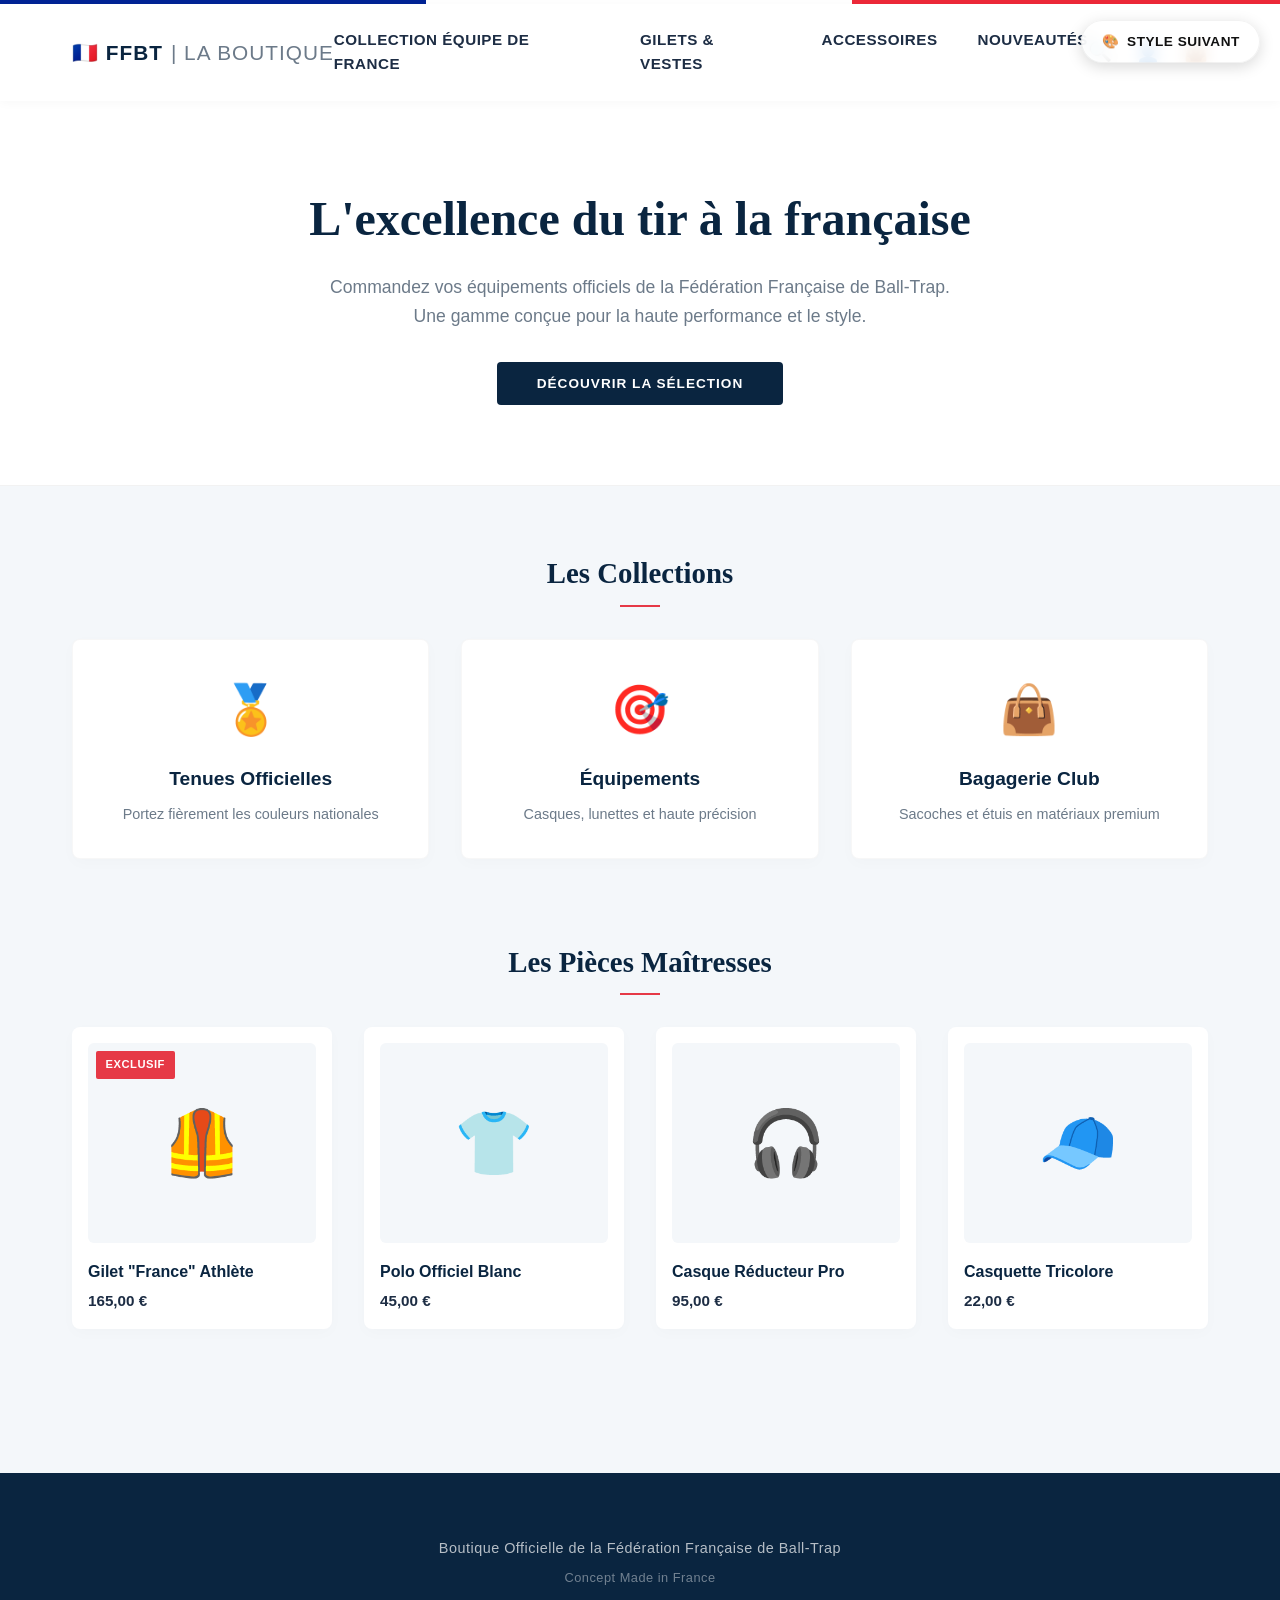
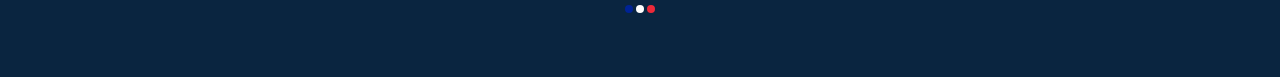
==== france.html @ 7b631ca5 "Add files via upload" ====
<!DOCTYPE html>
<html lang="fr">
<head>
    <meta charset="UTF-8">
    <meta name="viewport" content="width=device-width, initial-scale=1.0">
    <title>Boutique Officielle FFBT - Esprit Français</title>
    <style>
        /* --- VARIABLES DE COULEURS --- */
        :root {
            --blue-france: #0A2540;   /* Bleu roi profond, élégant */
            --blue-light: #F4F7FA;    /* Fond gris-bleu très clair, épuré */
            --red-france: #E63946;    /* Rouge vif dynamique pour les accents */
            --text-dark: #1D2D44;     /* Texte principal */
            --text-muted: #6C7A89;    /* Texte secondaire */
            --white: #FFFFFF;
        }

        /* --- RESET & BASES --- */
        * {
            margin: 0;
            padding: 0;
            box-sizing: border-box;
        }

        body {
            background-color: var(--blue-light);
            color: var(--text-dark);
            font-family: -apple-system, BlinkMacSystemFont, 'Segoe UI', Roboto, Helvetica, Arial, sans-serif;
            line-height: 1.6;
        }

        a {
            color: inherit;
            text-decoration: none;
        }

        /* --- TOP BAR (Le détail tricolore) --- */
        .top-bar {
            height: 4px;
            background: linear-gradient(to right, #002395 33.3%, #FFFFFF 33.3%, #FFFFFF 66.6%, #ED2939 66.6%);
            width: 100%;
        }

        /* --- HEADER & NAV --- */
        header {
            background-color: var(--white);
            box-shadow: 0 2px 10px rgba(0,0,0,0.03);
            position: sticky;
            top: 0;
            z-index: 100;
        }

        .nav-container {
            max-width: 1200px;
            margin: 0 auto;
            display: flex;
            justify-content: space-between;
            align-items: center;
            padding: 1.5rem 2rem;
        }

        .logo {
            font-size: 1.3rem;
            font-weight: 800;
            letter-spacing: 1px;
            color: var(--blue-france);
            display: flex;
            align-items: center;
            gap: 8px;
            flex-shrink: 0;
        }

        .logo span {
            font-weight: 300;
            color: var(--text-muted);
        }

        .nav-menu {
            display: flex;
            gap: 2.5rem;
            list-style: none;
            font-weight: 600;
            font-size: 0.95rem;
            text-transform: uppercase;
            letter-spacing: 0.5px;
        }

        .nav-menu a {
            transition: color 0.2s;
        }

        .nav-menu a:hover {
            color: var(--red-france);
        }

        .nav-icons {
            font-size: 1.2rem;
            display: flex;
            gap: 1.5rem;
            cursor: pointer;
            flex-shrink: 0;
        }

        /* --- HERO SECTION --- */
        .hero {
            background-color: var(--white);
            padding: 5rem 2rem;
            text-align: center;
            border-bottom: 1px solid rgba(0,0,0,0.05);
        }

        .hero h1 {
            font-family: 'Georgia', serif;
            font-size: 3rem;
            color: var(--blue-france);
            margin-bottom: 1rem;
            font-weight: 700;
        }

        .hero p {
            color: var(--text-muted);
            font-size: 1.1rem;
            max-width: 650px;
            margin: 0 auto 2rem auto;
        }

        .btn-france {
            background-color: var(--blue-france);
            color: var(--white);
            padding: 0.9rem 2.5rem;
            border-radius: 4px;
            font-weight: 600;
            border: none;
            text-transform: uppercase;
            letter-spacing: 1px;
            font-size: 0.85rem;
            transition: all 0.2s ease;
            cursor: pointer;
            width: auto;
        }

        .btn-france:hover {
            background-color: var(--red-france);
            transform: translateY(-2px);
        }

        /* --- SECTIONS DE CONTENU --- */
        .main-container {
            max-width: 1200px;
            margin: 0 auto;
            padding: 4rem 2rem;
        }

        .section-title {
            font-family: 'Georgia', serif;
            font-size: 1.8rem;
            color: var(--blue-france);
            margin-bottom: 2rem;
            text-align: center;
        }

        .section-title::after {
            content: '';
            display: block;
            width: 40px;
            height: 2px;
            background-color: var(--red-france);
            margin: 0.5rem auto 0 auto;
        }

        /* --- GRID CATEGORIES --- */
        .grid-categories {
            display: grid;
            grid-template-columns: repeat(3, 1fr); /* 3 colonnes de base */
            gap: 2rem;
            margin-bottom: 5rem;
        }

        .category-card {
            background-color: var(--white);
            border-radius: 8px;
            padding: 2rem;
            text-align: center;
            box-shadow: 0 4px 15px rgba(0, 0, 0, 0.02);
            border: 1px solid rgba(0,0,0,0.03);
            transition: all 0.3s ease;
        }

        .category-card:hover {
            box-shadow: 0 10px 25px rgba(10, 37, 64, 0.08);
            border-color: rgba(10, 37, 64, 0.1);
        }

        .category-emoji {
            font-size: 3rem;
            margin-bottom: 1rem;
            display: inline-block;
        }

        .category-card h3 {
            font-size: 1.2rem;
            color: var(--blue-france);
            margin-bottom: 0.5rem;
        }

        .category-card p {
            color: var(--text-muted);
            font-size: 0.9rem;
        }

        /* --- GRID PRODUITS --- */
        .grid-products {
            display: grid;
            grid-template-columns: repeat(4, 1fr); /* 4 colonnes de base */
            gap: 2rem;
        }

        .product-card {
            background-color: var(--white);
            border-radius: 8px;
            padding: 1rem;
            box-shadow: 0 4px 15px rgba(0, 0, 0, 0.02);
            position: relative;
            transition: transform 0.2s;
        }

        .product-card:hover {
            transform: scale(1.02);
        }

        .product-thumb {
            background-color: var(--blue-light);
            height: 200px;
            border-radius: 6px;
            display: flex;
            align-items: center;
            justify-content: center;
            font-size: 4rem;
            margin-bottom: 1rem;
        }

        .product-badge {
            position: absolute;
            top: 1.5rem;
            left: 1.5rem;
            background-color: var(--red-france);
            color: var(--white);
            font-size: 0.7rem;
            font-weight: 700;
            padding: 0.3rem 0.6rem;
            border-radius: 2px;
            text-transform: uppercase;
            letter-spacing: 0.5px;
        }

        .product-title {
            font-weight: 600;
            color: var(--blue-france);
            margin-bottom: 0.25rem;
            font-size: 1rem;
        }

        .product-price {
            color: var(--text-dark);
            font-weight: 700;
            font-size: 0.95rem;
        }

        /* --- FOOTER --- */
        footer {
            background-color: var(--blue-france);
            color: rgba(255,255,255,0.7);
            padding: 4rem 2rem;
            text-align: center;
            margin-top: 5rem;
        }

        footer p {
            font-size: 0.9rem;
            letter-spacing: 0.5px;
        }

        .france-flag-footer {
            display: flex;
            justify-content: center;
            gap: 3px;
            margin-top: 1rem;
        }
        .flag-dot {
            width: 8px;
            height: 8px;
            border-radius: 50%;
        }

        /* ==========================================================================
           RESPONSIVE : TABLETTE (Écrans inférieurs à 992px)
           ========================================================================== */
        @media (max-width: 992px) {
            .nav-menu {
                gap: 1.2rem;
                font-size: 0.85rem;
            }

            .hero h1 {
                font-size: 2.5rem;
            }

            .grid-categories {
                grid-template-columns: repeat(2, 1fr); /* Passe à 2 colonnes */
                gap: 1.5rem;
            }

            .grid-products {
                grid-template-columns: repeat(2, 1fr); /* Passe à 2 colonnes */
                gap: 1.5rem;
            }
        }

        /* ==========================================================================
           RESPONSIVE : MOBILE (Écrans inférieurs à 768px)
           ========================================================================== */
        @media (max-width: 768px) {
            /* On empile la navigation verticalement pour éviter les chevauchements */
            .nav-container {
                flex-direction: column;
                gap: 1rem;
                padding: 1rem;
                text-align: center;
            }

            .nav-menu {
                flex-direction: column;
                gap: 0.8rem;
                width: 100%;
                background-color: var(--blue-light);
                padding: 1rem;
                border-radius: 6px;
            }

            .hero {
                padding: 3rem 1rem;
            }

            .hero h1 {
                font-size: 2rem;
            }

            .hero p {
                font-size: 1rem;
            }

            .btn-france {
                width: 100%; /* Le bouton prend toute la largeur sur mobile */
                max-width: 300px;
            }

            .main-container {
                padding: 2rem 1rem;
            }

            .grid-categories {
                grid-template-columns: 1fr; /* 1 seule colonne sur mobile */
                margin-bottom: 3rem;
            }

            .grid-products {
                grid-template-columns: 1fr; /* 1 seule colonne sur mobile */
            }

            .product-thumb {
                height: 250px; /* On redonne un peu de hauteur à l'image */
            }
        }
        /* --- BOUTON DE CHANGEMENT DE STYLE --- */
.style-switcher-container {
    position: fixed;
    top: 20px;
    right: 20px;
    z-index: 9999; /* Pour s'assurer qu'il reste au-dessus de tout, même des menus */
}

.btn-switcher {
    display: inline-flex;
    align-items: center;
    gap: 8px;
    background-color: rgba(255, 255, 255, 0.85);
    color: #111111;
    padding: 0.6rem 1.2rem;
    border-radius: 50px;
    font-family: -apple-system, BlinkMacSystemFont, 'Segoe UI', Roboto, sans-serif;
    font-size: 0.85rem;
    font-weight: 700;
    text-transform: uppercase;
    letter-spacing: 0.5px;
    text-decoration: none;
    box-shadow: 0 4px 15px rgba(0, 0, 0, 0.15);
    border: 1px solid rgba(0, 0, 0, 0.05);
    backdrop-filter: blur(8px); /* Effet flou derrière le bouton */
    transition: all 0.2s ease-in-out;
}

.btn-switcher:hover {
    transform: translateY(-2px);
    box-shadow: 0 6px 20px rgba(0, 0, 0, 0.2);
    background-color: #ffffff;
    color: #ff5a00; /* Une petite touche de couleur au survol */
}

.btn-switcher:active {
    transform: translateY(1px);
    box-shadow: 0 2px 10px rgba(0, 0, 0, 0.1);
}

/* Version Mobile : on le rend un peu plus discret ou mieux placé */
@media (max-width: 768px) {
    .style-switcher-container {
        top: auto;
        bottom: 20px; /* On le passe en bas à droite sur mobile pour que ce soit plus accessible au pouce */
        right: 20px;
    }
    .btn-switcher {
        padding: 0.5rem 1rem;
        font-size: 0.75rem;
    }
}
    </style>
</head>
<body>

    <!-- DRAPEAU TRICOLORE DISCRET -->
    <div class="top-bar"></div>

    <!-- NAV BAR -->
    <header>
        <div class="nav-container">
            <div class="logo">🇫🇷 FFBT <span>| LA BOUTIQUE</span></div>
            <nav>
                <ul class="nav-menu">
                    <li><a href="#">Collection Équipe de France</a></li>
                    <li><a href="#">Gilets & Vestes</a></li>
                    <li><a href="#">Accessoires</a></li>
                    <li><a href="#">Nouveautés</a></li>
                </ul>
            </nav>
            <div class="nav-icons">
                <span>🔍</span>
                <span>👤</span>
                <span>👜</span>
            </div>
            <div class="style-switcher-container">
                <a href="nature.html" class="btn-switcher">
                    <span>🎨</span> Style Suivant
                </a>
            </div>
        </div>
    </header>

    <!-- HERO SECTION -->
    <section class="hero">
        <h1>L'excellence du tir à la française</h1>
        <p>Commandez vos équipements officiels de la Fédération Française de Ball-Trap. Une gamme conçue pour la haute performance et le style.</p>
        <button class="btn-france">Découvrir la sélection</button>
    </section>

    <!-- MAIN CONTENT -->
    <main class="main-container">

        <!-- CATEGORIES -->
        <h2 class="section-title">Les Collections</h2>
        <div class="grid-categories">
            <div class="category-card">
                <span class="category-emoji">🏅</span>
                <h3>Tenues Officielles</h3>
                <p>Portez fièrement les couleurs nationales</p>
            </div>
            <div class="category-card">
                <span class="category-emoji">🎯</span>
                <h3>Équipements</h3>
                <p>Casques, lunettes et haute précision</p>
            </div>
            <div class="category-card">
                <span class="category-emoji">👜</span>
                <h3>Bagagerie Club</h3>
                <p>Sacoches et étuis en matériaux premium</p>
            </div>
        </div>

        <!-- EXEMPLES DE PRODUITS -->
        <h2 class="section-title">Les Pièces Maîtresses</h2>
        <div class="grid-products">
            
            <div class="product-card">
                <span class="product-badge">Exclusif</span>
                <div class="product-thumb">🦺</div>
                <div class="product-title">Gilet "France" Athlète</div>
                <div class="product-price">165,00 €</div>
            </div>

            <div class="product-card">
                <div class="product-thumb">👕</div>
                <div class="product-title">Polo Officiel Blanc</div>
                <div class="product-price">45,00 €</div>
            </div>

            <div class="product-card">
                <div class="product-thumb">🎧</div>
                <div class="product-title">Casque Réducteur Pro</div>
                <div class="product-price">95,00 €</div>
            </div>

            <div class="product-card">
                <div class="product-thumb">🧢</div>
                <div class="product-title">Casquette Tricolore</div>
                <div class="product-price">22,00 €</div>
            </div>

        </div>

    </main>

    <!-- FOOTER -->
    <footer>
        <p>Boutique Officielle de la Fédération Française de Ball-Trap</p>
        <p style="font-size: 0.8rem; margin-top: 0.5rem; opacity: 0.6;">Concept Made in France</p>
        <div class="france-flag-footer">
            <div class="flag-dot" style="background-color: #002395;"></div>
            <div class="flag-dot" style="background-color: #FFFFFF;"></div>
            <div class="flag-dot" style="background-color: #ED2939;"></div>
        </div>
    </footer>

</body>
</html>
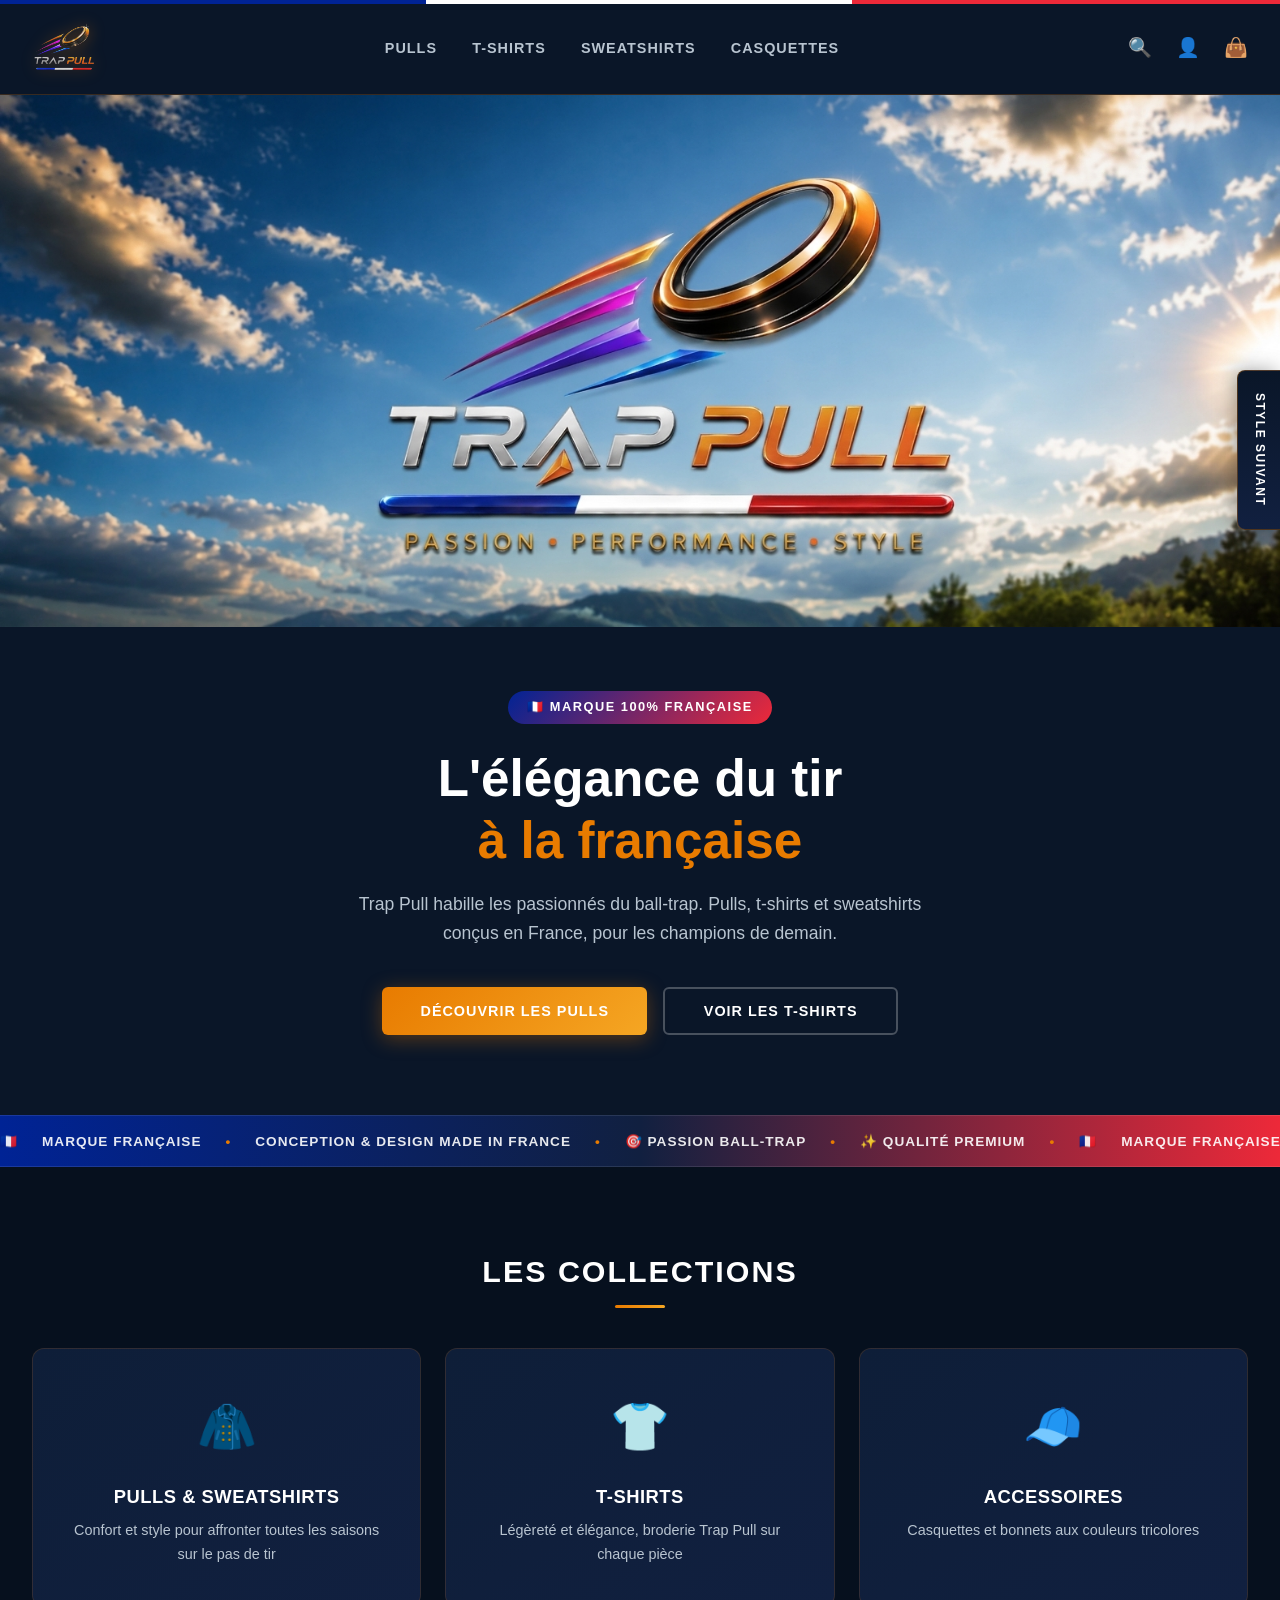
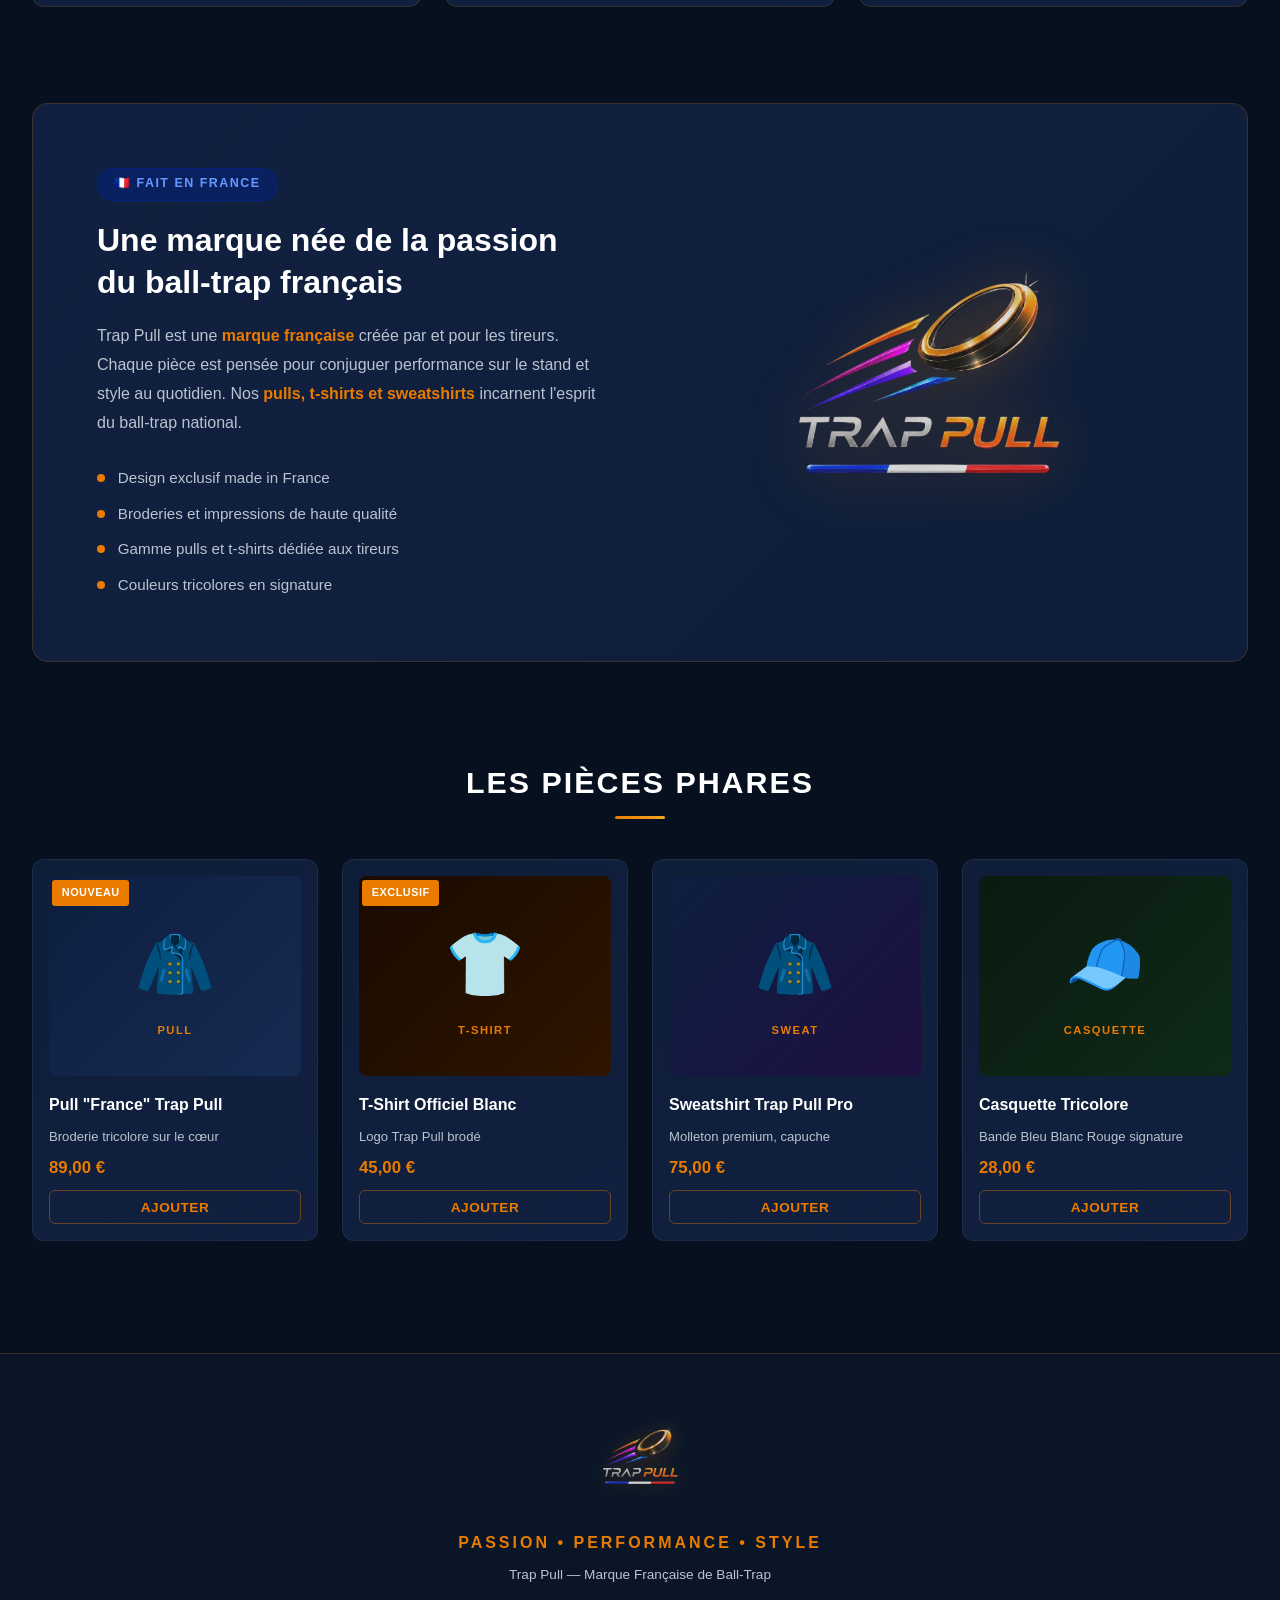
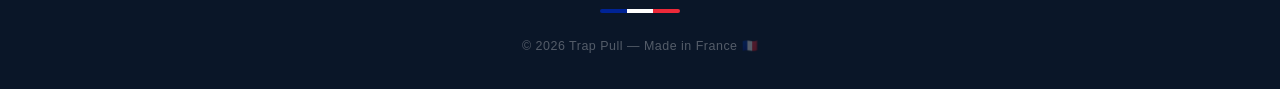
==== commit ea1f2386: "Add files via upload" ====
--- a/france.html
+++ b/france.html
@@ -3,443 +3,26 @@
 <head>
     <meta charset="UTF-8">
     <meta name="viewport" content="width=device-width, initial-scale=1.0">
-    <title>Boutique Officielle FFBT - Esprit Français</title>
-    <style>
-        /* --- VARIABLES DE COULEURS --- */
-        :root {
-            --blue-france: #0A2540;   /* Bleu roi profond, élégant */
-            --blue-light: #F4F7FA;    /* Fond gris-bleu très clair, épuré */
-            --red-france: #E63946;    /* Rouge vif dynamique pour les accents */
-            --text-dark: #1D2D44;     /* Texte principal */
-            --text-muted: #6C7A89;    /* Texte secondaire */
-            --white: #FFFFFF;
-        }
-
-        /* --- RESET & BASES --- */
-        * {
-            margin: 0;
-            padding: 0;
-            box-sizing: border-box;
-        }
-
-        body {
-            background-color: var(--blue-light);
-            color: var(--text-dark);
-            font-family: -apple-system, BlinkMacSystemFont, 'Segoe UI', Roboto, Helvetica, Arial, sans-serif;
-            line-height: 1.6;
-        }
-
-        a {
-            color: inherit;
-            text-decoration: none;
-        }
-
-        /* --- TOP BAR (Le détail tricolore) --- */
-        .top-bar {
-            height: 4px;
-            background: linear-gradient(to right, #002395 33.3%, #FFFFFF 33.3%, #FFFFFF 66.6%, #ED2939 66.6%);
-            width: 100%;
-        }
-
-        /* --- HEADER & NAV --- */
-        header {
-            background-color: var(--white);
-            box-shadow: 0 2px 10px rgba(0,0,0,0.03);
-            position: sticky;
-            top: 0;
-            z-index: 100;
-        }
-
-        .nav-container {
-            max-width: 1200px;
-            margin: 0 auto;
-            display: flex;
-            justify-content: space-between;
-            align-items: center;
-            padding: 1.5rem 2rem;
-        }
-
-        .logo {
-            font-size: 1.3rem;
-            font-weight: 800;
-            letter-spacing: 1px;
-            color: var(--blue-france);
-            display: flex;
-            align-items: center;
-            gap: 8px;
-            flex-shrink: 0;
-        }
-
-        .logo span {
-            font-weight: 300;
-            color: var(--text-muted);
-        }
-
-        .nav-menu {
-            display: flex;
-            gap: 2.5rem;
-            list-style: none;
-            font-weight: 600;
-            font-size: 0.95rem;
-            text-transform: uppercase;
-            letter-spacing: 0.5px;
-        }
-
-        .nav-menu a {
-            transition: color 0.2s;
-        }
-
-        .nav-menu a:hover {
-            color: var(--red-france);
-        }
-
-        .nav-icons {
-            font-size: 1.2rem;
-            display: flex;
-            gap: 1.5rem;
-            cursor: pointer;
-            flex-shrink: 0;
-        }
-
-        /* --- HERO SECTION --- */
-        .hero {
-            background-color: var(--white);
-            padding: 5rem 2rem;
-            text-align: center;
-            border-bottom: 1px solid rgba(0,0,0,0.05);
-        }
-
-        .hero h1 {
-            font-family: 'Georgia', serif;
-            font-size: 3rem;
-            color: var(--blue-france);
-            margin-bottom: 1rem;
-            font-weight: 700;
-        }
-
-        .hero p {
-            color: var(--text-muted);
-            font-size: 1.1rem;
-            max-width: 650px;
-            margin: 0 auto 2rem auto;
-        }
-
-        .btn-france {
-            background-color: var(--blue-france);
-            color: var(--white);
-            padding: 0.9rem 2.5rem;
-            border-radius: 4px;
-            font-weight: 600;
-            border: none;
-            text-transform: uppercase;
-            letter-spacing: 1px;
-            font-size: 0.85rem;
-            transition: all 0.2s ease;
-            cursor: pointer;
-            width: auto;
-        }
-
-        .btn-france:hover {
-            background-color: var(--red-france);
-            transform: translateY(-2px);
-        }
-
-        /* --- SECTIONS DE CONTENU --- */
-        .main-container {
-            max-width: 1200px;
-            margin: 0 auto;
-            padding: 4rem 2rem;
-        }
-
-        .section-title {
-            font-family: 'Georgia', serif;
-            font-size: 1.8rem;
-            color: var(--blue-france);
-            margin-bottom: 2rem;
-            text-align: center;
-        }
-
-        .section-title::after {
-            content: '';
-            display: block;
-            width: 40px;
-            height: 2px;
-            background-color: var(--red-france);
-            margin: 0.5rem auto 0 auto;
-        }
-
-        /* --- GRID CATEGORIES --- */
-        .grid-categories {
-            display: grid;
-            grid-template-columns: repeat(3, 1fr); /* 3 colonnes de base */
-            gap: 2rem;
-            margin-bottom: 5rem;
-        }
-
-        .category-card {
-            background-color: var(--white);
-            border-radius: 8px;
-            padding: 2rem;
-            text-align: center;
-            box-shadow: 0 4px 15px rgba(0, 0, 0, 0.02);
-            border: 1px solid rgba(0,0,0,0.03);
-            transition: all 0.3s ease;
-        }
-
-        .category-card:hover {
-            box-shadow: 0 10px 25px rgba(10, 37, 64, 0.08);
-            border-color: rgba(10, 37, 64, 0.1);
-        }
-
-        .category-emoji {
-            font-size: 3rem;
-            margin-bottom: 1rem;
-            display: inline-block;
-        }
-
-        .category-card h3 {
-            font-size: 1.2rem;
-            color: var(--blue-france);
-            margin-bottom: 0.5rem;
-        }
-
-        .category-card p {
-            color: var(--text-muted);
-            font-size: 0.9rem;
-        }
-
-        /* --- GRID PRODUITS --- */
-        .grid-products {
-            display: grid;
-            grid-template-columns: repeat(4, 1fr); /* 4 colonnes de base */
-            gap: 2rem;
-        }
-
-        .product-card {
-            background-color: var(--white);
-            border-radius: 8px;
-            padding: 1rem;
-            box-shadow: 0 4px 15px rgba(0, 0, 0, 0.02);
-            position: relative;
-            transition: transform 0.2s;
-        }
-
-        .product-card:hover {
-            transform: scale(1.02);
-        }
-
-        .product-thumb {
-            background-color: var(--blue-light);
-            height: 200px;
-            border-radius: 6px;
-            display: flex;
-            align-items: center;
-            justify-content: center;
-            font-size: 4rem;
-            margin-bottom: 1rem;
-        }
-
-        .product-badge {
-            position: absolute;
-            top: 1.5rem;
-            left: 1.5rem;
-            background-color: var(--red-france);
-            color: var(--white);
-            font-size: 0.7rem;
-            font-weight: 700;
-            padding: 0.3rem 0.6rem;
-            border-radius: 2px;
-            text-transform: uppercase;
-            letter-spacing: 0.5px;
-        }
-
-        .product-title {
-            font-weight: 600;
-            color: var(--blue-france);
-            margin-bottom: 0.25rem;
-            font-size: 1rem;
-        }
-
-        .product-price {
-            color: var(--text-dark);
-            font-weight: 700;
-            font-size: 0.95rem;
-        }
-
-        /* --- FOOTER --- */
-        footer {
-            background-color: var(--blue-france);
-            color: rgba(255,255,255,0.7);
-            padding: 4rem 2rem;
-            text-align: center;
-            margin-top: 5rem;
-        }
-
-        footer p {
-            font-size: 0.9rem;
-            letter-spacing: 0.5px;
-        }
-
-        .france-flag-footer {
-            display: flex;
-            justify-content: center;
-            gap: 3px;
-            margin-top: 1rem;
-        }
-        .flag-dot {
-            width: 8px;
-            height: 8px;
-            border-radius: 50%;
-        }
-
-        /* ==========================================================================
-           RESPONSIVE : TABLETTE (Écrans inférieurs à 992px)
-           ========================================================================== */
-        @media (max-width: 992px) {
-            .nav-menu {
-                gap: 1.2rem;
-                font-size: 0.85rem;
-            }
-
-            .hero h1 {
-                font-size: 2.5rem;
-            }
-
-            .grid-categories {
-                grid-template-columns: repeat(2, 1fr); /* Passe à 2 colonnes */
-                gap: 1.5rem;
-            }
-
-            .grid-products {
-                grid-template-columns: repeat(2, 1fr); /* Passe à 2 colonnes */
-                gap: 1.5rem;
-            }
-        }
-
-        /* ==========================================================================
-           RESPONSIVE : MOBILE (Écrans inférieurs à 768px)
-           ========================================================================== */
-        @media (max-width: 768px) {
-            /* On empile la navigation verticalement pour éviter les chevauchements */
-            .nav-container {
-                flex-direction: column;
-                gap: 1rem;
-                padding: 1rem;
-                text-align: center;
-            }
-
-            .nav-menu {
-                flex-direction: column;
-                gap: 0.8rem;
-                width: 100%;
-                background-color: var(--blue-light);
-                padding: 1rem;
-                border-radius: 6px;
-            }
-
-            .hero {
-                padding: 3rem 1rem;
-            }
-
-            .hero h1 {
-                font-size: 2rem;
-            }
-
-            .hero p {
-                font-size: 1rem;
-            }
-
-            .btn-france {
-                width: 100%; /* Le bouton prend toute la largeur sur mobile */
-                max-width: 300px;
-            }
-
-            .main-container {
-                padding: 2rem 1rem;
-            }
-
-            .grid-categories {
-                grid-template-columns: 1fr; /* 1 seule colonne sur mobile */
-                margin-bottom: 3rem;
-            }
-
-            .grid-products {
-                grid-template-columns: 1fr; /* 1 seule colonne sur mobile */
-            }
-
-            .product-thumb {
-                height: 250px; /* On redonne un peu de hauteur à l'image */
-            }
-        }
-        /* --- BOUTON DE CHANGEMENT DE STYLE --- */
-.style-switcher-container {
-    position: fixed;
-    top: 20px;
-    right: 20px;
-    z-index: 9999; /* Pour s'assurer qu'il reste au-dessus de tout, même des menus */
-}
-
-.btn-switcher {
-    display: inline-flex;
-    align-items: center;
-    gap: 8px;
-    background-color: rgba(255, 255, 255, 0.85);
-    color: #111111;
-    padding: 0.6rem 1.2rem;
-    border-radius: 50px;
-    font-family: -apple-system, BlinkMacSystemFont, 'Segoe UI', Roboto, sans-serif;
-    font-size: 0.85rem;
-    font-weight: 700;
-    text-transform: uppercase;
-    letter-spacing: 0.5px;
-    text-decoration: none;
-    box-shadow: 0 4px 15px rgba(0, 0, 0, 0.15);
-    border: 1px solid rgba(0, 0, 0, 0.05);
-    backdrop-filter: blur(8px); /* Effet flou derrière le bouton */
-    transition: all 0.2s ease-in-out;
-}
-
-.btn-switcher:hover {
-    transform: translateY(-2px);
-    box-shadow: 0 6px 20px rgba(0, 0, 0, 0.2);
-    background-color: #ffffff;
-    color: #ff5a00; /* Une petite touche de couleur au survol */
-}
-
-.btn-switcher:active {
-    transform: translateY(1px);
-    box-shadow: 0 2px 10px rgba(0, 0, 0, 0.1);
-}
-
-/* Version Mobile : on le rend un peu plus discret ou mieux placé */
-@media (max-width: 768px) {
-    .style-switcher-container {
-        top: auto;
-        bottom: 20px; /* On le passe en bas à droite sur mobile pour que ce soit plus accessible au pouce */
-        right: 20px;
-    }
-    .btn-switcher {
-        padding: 0.5rem 1rem;
-        font-size: 0.75rem;
-    }
-}
-    </style>
+    <title>Trap Pull — Marque Française de Ball-Trap</title>
+    <link rel="stylesheet" href="style.css">
 </head>
 <body>
 
-    <!-- DRAPEAU TRICOLORE DISCRET -->
+    <!-- BARRE TRICOLORE -->
     <div class="top-bar"></div>
 
     <!-- NAV BAR -->
     <header>
         <div class="nav-container">
-            <div class="logo">🇫🇷 FFBT <span>| LA BOUTIQUE</span></div>
+            <a href="#" class="logo">
+                <img src="src/img/logosf.png" alt="Trap Pull Logo" class="logo-img">
+            </a>
             <nav>
                 <ul class="nav-menu">
-                    <li><a href="#">Collection Équipe de France</a></li>
-                    <li><a href="#">Gilets & Vestes</a></li>
-                    <li><a href="#">Accessoires</a></li>
-                    <li><a href="#">Nouveautés</a></li>
+                    <li><a href="#">Pulls</a></li>
+                    <li><a href="#">T-Shirts</a></li>
+                    <li><a href="#">Sweatshirts</a></li>
+                    <li><a href="#">Casquettes</a></li>
                 </ul>
             </nav>
             <div class="nav-icons">
@@ -448,19 +31,51 @@
                 <span>👜</span>
             </div>
             <div class="style-switcher-container">
-                <a href="nature.html" class="btn-switcher">
-                    <span>🎨</span> Style Suivant
+                <a href="fr2.html" class="btn-switcher">
+                     Style Suivant
                 </a>
             </div>
         </div>
     </header>
 
-    <!-- HERO SECTION -->
+    <!-- HERO SECTION avec bannière -->
     <section class="hero">
-        <h1>L'excellence du tir à la française</h1>
-        <p>Commandez vos équipements officiels de la Fédération Française de Ball-Trap. Une gamme conçue pour la haute performance et le style.</p>
-        <button class="btn-france">Découvrir la sélection</button>
+        <div class="hero-banner">
+            <img src="src/img/banniere.png" alt="Trap Pull — Passion Performance Style" class="banner-img">
+        </div>
+        <div class="hero-content">
+            <div class="hero-badge">🇫🇷 Marque 100% Française</div>
+            <h1>L'élégance du tir<br><span class="highlight">à la française</span></h1>
+            <p>Trap Pull habille les passionnés du ball-trap. Pulls, t-shirts et sweatshirts conçus en France, pour les champions de demain.</p>
+            <div class="hero-ctas">
+                <button class="btn-primary">Découvrir les Pulls</button>
+                <button class="btn-secondary">Voir les T-Shirts</button>
+            </div>
+        </div>
     </section>
+
+    <!-- BANDEAU MADE IN FRANCE -->
+    <div class="made-in-france-banner">
+        <div class="mif-content">
+            <span>🇫🇷</span>
+            <strong>Marque Française</strong>
+            <span class="sep">•</span>
+            <span>Conception & Design Made in France</span>
+            <span class="sep">•</span>
+            <span>🎯 Passion Ball-Trap</span>
+            <span class="sep">•</span>
+            <span>✨ Qualité Premium</span>
+            <span class="sep">•</span>
+            <span>🇫🇷</span>
+            <strong>Marque Française</strong>
+            <span class="sep">•</span>
+            <span>Conception & Design Made in France</span>
+            <span class="sep">•</span>
+            <span>🎯 Passion Ball-Trap</span>
+            <span class="sep">•</span>
+            <span>✨ Qualité Premium</span>
+        </div>
+    </div>
 
     <!-- MAIN CONTENT -->
     <main class="main-container">
@@ -469,49 +84,88 @@
         <h2 class="section-title">Les Collections</h2>
         <div class="grid-categories">
             <div class="category-card">
-                <span class="category-emoji">🏅</span>
-                <h3>Tenues Officielles</h3>
-                <p>Portez fièrement les couleurs nationales</p>
+                <span class="category-icon">🧥</span>
+                <h3>Pulls & Sweatshirts</h3>
+                <p>Confort et style pour affronter toutes les saisons sur le pas de tir</p>
             </div>
             <div class="category-card">
-                <span class="category-emoji">🎯</span>
-                <h3>Équipements</h3>
-                <p>Casques, lunettes et haute précision</p>
+                <span class="category-icon">👕</span>
+                <h3>T-Shirts</h3>
+                <p>Légèreté et élégance, broderie Trap Pull sur chaque pièce</p>
             </div>
             <div class="category-card">
-                <span class="category-emoji">👜</span>
-                <h3>Bagagerie Club</h3>
-                <p>Sacoches et étuis en matériaux premium</p>
+                <span class="category-icon">🧢</span>
+                <h3>Accessoires</h3>
+                <p>Casquettes et bonnets aux couleurs tricolores</p>
             </div>
         </div>
 
-        <!-- EXEMPLES DE PRODUITS -->
-        <h2 class="section-title">Les Pièces Maîtresses</h2>
+        <!-- SECTION IDENTITE FRANÇAISE -->
+        <div class="france-identity-section">
+            <div class="fi-text">
+                <div class="fi-badge">🇫🇷 Fait en France</div>
+                <h2>Une marque née de la passion<br>du ball-trap français</h2>
+                <p>Trap Pull est une <strong>marque française</strong> créée par et pour les tireurs. Chaque pièce est pensée pour conjuguer performance sur le stand et style au quotidien. Nos <strong>pulls, t-shirts et sweatshirts</strong> incarnent l'esprit du ball-trap national.</p>
+                <ul class="fi-list">
+                    <li><span class="fi-dot"></span> Design exclusif made in France</li>
+                    <li><span class="fi-dot"></span> Broderies et impressions de haute qualité</li>
+                    <li><span class="fi-dot"></span> Gamme pulls et t-shirts dédiée aux tireurs</li>
+                    <li><span class="fi-dot"></span> Couleurs tricolores en signature</li>
+                </ul>
+            </div>
+            <div class="fi-logo">
+                <img src="src/img/logosf.png" alt="Trap Pull" class="fi-logo-img">
+            </div>
+        </div>
+
+        <!-- PRODUITS -->
+        <h2 class="section-title">Les Pièces Phares</h2>
         <div class="grid-products">
-            
+
             <div class="product-card">
-                <span class="product-badge">Exclusif</span>
-                <div class="product-thumb">🦺</div>
-                <div class="product-title">Gilet "France" Athlète</div>
-                <div class="product-price">165,00 €</div>
+                <span class="product-badge">Nouveau</span>
+                <div class="product-thumb pull-thumb">
+                    <span>🧥</span>
+                    <div class="product-thumb-label">Pull</div>
+                </div>
+                <div class="product-title">Pull "France" Trap Pull</div>
+                <div class="product-sub">Broderie tricolore sur le cœur</div>
+                <div class="product-price">89,00 €</div>
+                <button class="btn-add">Ajouter</button>
             </div>
 
             <div class="product-card">
-                <div class="product-thumb">👕</div>
-                <div class="product-title">Polo Officiel Blanc</div>
+                <span class="product-badge new">Exclusif</span>
+                <div class="product-thumb tshirt-thumb">
+                    <span>👕</span>
+                    <div class="product-thumb-label">T-Shirt</div>
+                </div>
+                <div class="product-title">T-Shirt Officiel Blanc</div>
+                <div class="product-sub">Logo Trap Pull brodé</div>
                 <div class="product-price">45,00 €</div>
+                <button class="btn-add">Ajouter</button>
             </div>
 
             <div class="product-card">
-                <div class="product-thumb">🎧</div>
-                <div class="product-title">Casque Réducteur Pro</div>
-                <div class="product-price">95,00 €</div>
+                <div class="product-thumb sweat-thumb">
+                    <span>🧥</span>
+                    <div class="product-thumb-label">Sweat</div>
+                </div>
+                <div class="product-title">Sweatshirt Trap Pull Pro</div>
+                <div class="product-sub">Molleton premium, capuche</div>
+                <div class="product-price">75,00 €</div>
+                <button class="btn-add">Ajouter</button>
             </div>
 
             <div class="product-card">
-                <div class="product-thumb">🧢</div>
+                <div class="product-thumb cap-thumb">
+                    <span>🧢</span>
+                    <div class="product-thumb-label">Casquette</div>
+                </div>
                 <div class="product-title">Casquette Tricolore</div>
-                <div class="product-price">22,00 €</div>
+                <div class="product-sub">Bande Bleu Blanc Rouge signature</div>
+                <div class="product-price">28,00 €</div>
+                <button class="btn-add">Ajouter</button>
             </div>
 
         </div>
@@ -520,14 +174,18 @@
 
     <!-- FOOTER -->
     <footer>
-        <p>Boutique Officielle de la Fédération Française de Ball-Trap</p>
-        <p style="font-size: 0.8rem; margin-top: 0.5rem; opacity: 0.6;">Concept Made in France</p>
+        <div class="footer-logo">
+            <img src="src/img/logosf.png" alt="Trap Pull" class="footer-logo-img">
+        </div>
+        <p class="footer-tagline">Passion • Performance • Style</p>
+        <p class="footer-sub">Trap Pull — Marque Française de Ball-Trap</p>
         <div class="france-flag-footer">
-            <div class="flag-dot" style="background-color: #002395;"></div>
-            <div class="flag-dot" style="background-color: #FFFFFF;"></div>
-            <div class="flag-dot" style="background-color: #ED2939;"></div>
+            <div class="flag-stripe" style="background:#002395;"></div>
+            <div class="flag-stripe" style="background:#FFFFFF;"></div>
+            <div class="flag-stripe" style="background:#ED2939;"></div>
         </div>
+        <p class="footer-copy">© 2026 Trap Pull — Made in France 🇫🇷</p>
     </footer>
 
 </body>
-</html>+</html>
--- a/style.css
+++ b/style.css
@@ -0,0 +1,662 @@
+/* ============================================================
+   TRAP PULL — Marque Française de Ball-Trap
+   Palette : Bleu nuit / Orange doré / Argent / Tricolore
+   ============================================================ */
+
+:root {
+    --navy:        #0A1628;   /* Bleu nuit profond (fond principal) */
+    --navy-mid:    #112040;   /* Bleu nuit intermédiaire */
+    --navy-card:   #0E1E38;   /* Bleu pour les cartes */
+    --orange:      #E87B00;   /* Orange doré Trap Pull */
+    --orange-light:#F5A623;   /* Orange clair pour hover */
+    --silver:      #B8C4D0;   /* Argent / texte secondaire */
+    --white:       #FFFFFF;
+    --blue-fr:     #002395;   /* Bleu France tricolore */
+    --red-fr:      #ED2939;   /* Rouge France tricolore */
+    --bg-dark:     #06101E;   /* Fond très sombre */
+}
+
+/* --- RESET --- */
+*, *::before, *::after {
+    margin: 0; padding: 0;
+    box-sizing: border-box;
+}
+
+body {
+    background-color: var(--bg-dark);
+    color: var(--white);
+    font-family: -apple-system, BlinkMacSystemFont, 'Segoe UI', Roboto, Helvetica, Arial, sans-serif;
+    line-height: 1.6;
+}
+
+a { color: inherit; text-decoration: none; }
+
+/* --- BARRE TRICOLORE --- */
+.top-bar {
+    height: 4px;
+    background: linear-gradient(to right, #002395 33.3%, #FFFFFF 33.3%, #FFFFFF 66.6%, #ED2939 66.6%);
+    width: 100%;
+}
+
+/* ============================================================
+   HEADER & NAV
+   ============================================================ */
+header {
+    background-color: var(--navy);
+    border-bottom: 1px solid rgba(232, 123, 0, 0.2);
+    position: sticky;
+    top: 0;
+    z-index: 100;
+}
+
+.nav-container {
+    max-width: 1280px;
+    margin: 0 auto;
+    display: flex;
+    justify-content: space-between;
+    align-items: center;
+    padding: 0.8rem 2rem;
+    gap: 1.5rem;
+}
+
+.logo { display: flex; align-items: center; flex-shrink: 0; }
+
+.logo-img {
+    height: 64px;
+    width: auto;
+    object-fit: contain;
+    filter: drop-shadow(0 0 8px rgba(232, 123, 0, 0.4));
+    transition: filter 0.2s;
+}
+.logo-img:hover {
+    filter: drop-shadow(0 0 14px rgba(232, 123, 0, 0.7));
+}
+
+.nav-menu {
+    display: flex;
+    gap: 2.2rem;
+    list-style: none;
+    font-weight: 700;
+    font-size: 0.9rem;
+    text-transform: uppercase;
+    letter-spacing: 1px;
+    color: var(--silver);
+}
+
+.nav-menu a { transition: color 0.2s; }
+.nav-menu a:hover { color: var(--orange); }
+
+.nav-icons {
+    font-size: 1.2rem;
+    display: flex;
+    gap: 1.5rem;
+    cursor: pointer;
+    flex-shrink: 0;
+    color: var(--silver);
+}
+.nav-icons span:hover { color: var(--orange); }
+
+/* ============================================================
+   HERO — Bannière plein format
+   ============================================================ */
+.hero {
+    position: relative;
+    background-color: var(--navy);
+    overflow: hidden;
+}
+
+.hero-banner {
+    width: 100%;
+    line-height: 0;
+    background-color: var(--navy);
+}
+
+.banner-img {
+    width: 100%;
+    max-height: 640px;
+    object-fit: contain;
+    object-position: center center;
+    display: block;
+    margin: 0 auto;
+}
+
+.hero-content {
+    max-width: 1280px;
+    margin: 0 auto;
+    padding: 4rem 2rem 5rem;
+    text-align: center;
+    position: relative;
+}
+
+.hero-badge {
+    display: inline-block;
+    background: linear-gradient(135deg, var(--blue-fr), var(--red-fr));
+    color: var(--white);
+    font-size: 0.8rem;
+    font-weight: 700;
+    text-transform: uppercase;
+    letter-spacing: 1.5px;
+    padding: 0.4rem 1.2rem;
+    border-radius: 50px;
+    margin-bottom: 1.5rem;
+}
+
+.hero-content h1 {
+    font-size: 3.2rem;
+    font-weight: 800;
+    color: var(--white);
+    margin-bottom: 1.2rem;
+    line-height: 1.2;
+}
+
+.hero-content h1 .highlight {
+    color: var(--orange);
+}
+
+.hero-content p {
+    color: var(--silver);
+    font-size: 1.1rem;
+    max-width: 620px;
+    margin: 0 auto 2.5rem;
+}
+
+.hero-ctas {
+    display: flex;
+    gap: 1rem;
+    justify-content: center;
+    flex-wrap: wrap;
+}
+
+.btn-primary {
+    background: linear-gradient(135deg, var(--orange), var(--orange-light));
+    color: var(--white);
+    padding: 0.9rem 2.4rem;
+    border-radius: 6px;
+    font-weight: 700;
+    border: none;
+    text-transform: uppercase;
+    letter-spacing: 1px;
+    font-size: 0.9rem;
+    cursor: pointer;
+    transition: all 0.2s ease;
+    box-shadow: 0 4px 20px rgba(232, 123, 0, 0.35);
+}
+.btn-primary:hover {
+    transform: translateY(-2px);
+    box-shadow: 0 8px 28px rgba(232, 123, 0, 0.5);
+}
+
+.btn-secondary {
+    background: transparent;
+    color: var(--white);
+    padding: 0.9rem 2.4rem;
+    border-radius: 6px;
+    font-weight: 700;
+    border: 2px solid rgba(255,255,255,0.25);
+    text-transform: uppercase;
+    letter-spacing: 1px;
+    font-size: 0.9rem;
+    cursor: pointer;
+    transition: all 0.2s ease;
+}
+.btn-secondary:hover {
+    border-color: var(--orange);
+    color: var(--orange);
+    transform: translateY(-2px);
+}
+
+/* ============================================================
+   BANDEAU MADE IN FRANCE (défilant)
+   ============================================================ */
+.made-in-france-banner {
+    background: linear-gradient(to right, var(--blue-fr), var(--navy-mid), var(--red-fr));
+    padding: 0.75rem 0;
+    overflow: hidden;
+    white-space: nowrap;
+    border-top: 1px solid rgba(255,255,255,0.1);
+    border-bottom: 1px solid rgba(255,255,255,0.1);
+}
+
+.mif-content {
+    display: inline-flex;
+    gap: 1.5rem;
+    align-items: center;
+    font-size: 0.85rem;
+    font-weight: 600;
+    text-transform: uppercase;
+    letter-spacing: 1px;
+    color: rgba(255,255,255,0.9);
+    animation: ticker 22s linear infinite;
+}
+
+.mif-content .sep {
+    color: var(--orange);
+    font-weight: 900;
+}
+
+@keyframes ticker {
+    0%   { transform: translateX(0); }
+    100% { transform: translateX(-50%); }
+}
+
+/* ============================================================
+   MAIN CONTAINER
+   ============================================================ */
+.main-container {
+    max-width: 1280px;
+    margin: 0 auto;
+    padding: 5rem 2rem;
+}
+
+.section-title {
+    font-size: 1.9rem;
+    font-weight: 800;
+    color: var(--white);
+    margin-bottom: 2.5rem;
+    text-align: center;
+    text-transform: uppercase;
+    letter-spacing: 2px;
+}
+
+.section-title::after {
+    content: '';
+    display: block;
+    width: 50px;
+    height: 3px;
+    background: linear-gradient(to right, var(--orange), var(--orange-light));
+    margin: 0.6rem auto 0;
+    border-radius: 2px;
+}
+
+/* ============================================================
+   GRILLE CATÉGORIES
+   ============================================================ */
+.grid-categories {
+    display: grid;
+    grid-template-columns: repeat(3, 1fr);
+    gap: 1.5rem;
+    margin-bottom: 6rem;
+}
+
+.category-card {
+    background: linear-gradient(145deg, var(--navy-card), var(--navy-mid));
+    border: 1px solid rgba(232, 123, 0, 0.15);
+    border-radius: 12px;
+    padding: 2.5rem 2rem;
+    text-align: center;
+    transition: all 0.3s ease;
+    cursor: pointer;
+}
+
+.category-card:hover {
+    border-color: var(--orange);
+    transform: translateY(-4px);
+    box-shadow: 0 12px 30px rgba(232, 123, 0, 0.15);
+}
+
+.category-icon {
+    font-size: 3rem;
+    margin-bottom: 1rem;
+    display: block;
+}
+
+.category-card h3 {
+    font-size: 1.15rem;
+    font-weight: 700;
+    color: var(--white);
+    margin-bottom: 0.5rem;
+    text-transform: uppercase;
+    letter-spacing: 0.5px;
+}
+
+.category-card p {
+    color: var(--silver);
+    font-size: 0.9rem;
+}
+
+/* ============================================================
+   SECTION IDENTITÉ FRANÇAISE
+   ============================================================ */
+.france-identity-section {
+    display: grid;
+    grid-template-columns: 1fr 1fr;
+    gap: 4rem;
+    align-items: center;
+    background: linear-gradient(135deg, var(--navy-mid), var(--navy-card));
+    border: 1px solid rgba(232, 123, 0, 0.2);
+    border-radius: 16px;
+    padding: 4rem;
+    margin-bottom: 6rem;
+}
+
+.fi-badge {
+    display: inline-block;
+    background: rgba(0, 35, 149, 0.4);
+    border: 1px solid rgba(0, 35, 149, 0.6);
+    color: #6699FF;
+    font-size: 0.78rem;
+    font-weight: 700;
+    text-transform: uppercase;
+    letter-spacing: 1.5px;
+    padding: 0.35rem 1rem;
+    border-radius: 50px;
+    margin-bottom: 1.2rem;
+}
+
+.fi-text h2 {
+    font-size: 2rem;
+    font-weight: 800;
+    color: var(--white);
+    margin-bottom: 1.2rem;
+    line-height: 1.3;
+}
+
+.fi-text p {
+    color: var(--silver);
+    font-size: 1rem;
+    margin-bottom: 1.8rem;
+    line-height: 1.8;
+}
+
+.fi-text p strong {
+    color: var(--orange);
+}
+
+.fi-list {
+    list-style: none;
+    display: flex;
+    flex-direction: column;
+    gap: 0.7rem;
+}
+
+.fi-list li {
+    display: flex;
+    align-items: center;
+    gap: 0.8rem;
+    font-size: 0.95rem;
+    color: var(--silver);
+}
+
+.fi-dot {
+    width: 8px;
+    height: 8px;
+    border-radius: 50%;
+    background: var(--orange);
+    flex-shrink: 0;
+}
+
+.fi-logo {
+    display: flex;
+    justify-content: center;
+    align-items: center;
+}
+
+.fi-logo-img {
+    width: 100%;
+    max-width: 280px;
+    height: auto;
+    filter: drop-shadow(0 0 30px rgba(232, 123, 0, 0.35));
+}
+
+/* ============================================================
+   GRILLE PRODUITS
+   ============================================================ */
+.grid-products {
+    display: grid;
+    grid-template-columns: repeat(4, 1fr);
+    gap: 1.5rem;
+}
+
+.product-card {
+    background: linear-gradient(145deg, var(--navy-card), var(--navy-mid));
+    border: 1px solid rgba(255,255,255,0.06);
+    border-radius: 12px;
+    padding: 1rem;
+    position: relative;
+    transition: all 0.3s ease;
+    display: flex;
+    flex-direction: column;
+    gap: 0.5rem;
+}
+
+.product-card:hover {
+    border-color: rgba(232, 123, 0, 0.4);
+    transform: translateY(-4px);
+    box-shadow: 0 12px 30px rgba(0, 0, 0, 0.3);
+}
+
+.product-thumb {
+    border-radius: 8px;
+    height: 200px;
+    display: flex;
+    flex-direction: column;
+    align-items: center;
+    justify-content: center;
+    font-size: 4rem;
+    margin-bottom: 0.5rem;
+    position: relative;
+    overflow: hidden;
+}
+
+.pull-thumb  { background: linear-gradient(135deg, #0D1F40, #162B52); }
+.tshirt-thumb { background: linear-gradient(135deg, #1A0A00, #2E1500); }
+.sweat-thumb { background: linear-gradient(135deg, #0D1F40, #1E1040); }
+.cap-thumb   { background: linear-gradient(135deg, #0A1A10, #0E2A18); }
+
+.product-thumb-label {
+    font-size: 0.7rem;
+    font-weight: 700;
+    text-transform: uppercase;
+    letter-spacing: 1.5px;
+    color: var(--orange);
+    margin-top: 0.4rem;
+}
+
+.product-badge {
+    position: absolute;
+    top: 1.2rem;
+    left: 1.2rem;
+    background: var(--orange);
+    color: var(--white);
+    font-size: 0.68rem;
+    font-weight: 700;
+    padding: 0.28rem 0.6rem;
+    border-radius: 3px;
+    text-transform: uppercase;
+    letter-spacing: 0.5px;
+    z-index: 1;
+}
+
+.product-title {
+    font-weight: 700;
+    color: var(--white);
+    font-size: 1rem;
+}
+
+.product-sub {
+    color: var(--silver);
+    font-size: 0.82rem;
+}
+
+.product-price {
+    color: var(--orange);
+    font-weight: 800;
+    font-size: 1.05rem;
+}
+
+.btn-add {
+    margin-top: auto;
+    background: transparent;
+    border: 1px solid rgba(232, 123, 0, 0.4);
+    color: var(--orange);
+    padding: 0.55rem;
+    border-radius: 6px;
+    font-weight: 700;
+    font-size: 0.85rem;
+    cursor: pointer;
+    text-transform: uppercase;
+    letter-spacing: 0.5px;
+    transition: all 0.2s;
+    width: 100%;
+}
+
+.btn-add:hover {
+    background: var(--orange);
+    color: var(--white);
+}
+
+/* ============================================================
+   FOOTER
+   ============================================================ */
+footer {
+    background-color: var(--navy);
+    border-top: 1px solid rgba(232, 123, 0, 0.2);
+    padding: 4rem 2rem 2rem;
+    text-align: center;
+    margin-top: 2rem;
+}
+
+.footer-logo { margin-bottom: 1.5rem; }
+
+.footer-logo-img {
+    height: 80px;
+    width: auto;
+    object-fit: contain;
+    filter: drop-shadow(0 0 10px rgba(232, 123, 0, 0.3));
+}
+
+.footer-tagline {
+    font-size: 1rem;
+    font-weight: 700;
+    color: var(--orange);
+    letter-spacing: 3px;
+    text-transform: uppercase;
+    margin-bottom: 0.5rem;
+}
+
+.footer-sub {
+    font-size: 0.85rem;
+    color: var(--silver);
+    margin-bottom: 1.5rem;
+}
+
+.france-flag-footer {
+    display: flex;
+    justify-content: center;
+    width: 80px;
+    height: 4px;
+    margin: 0 auto 1.5rem;
+    border-radius: 2px;
+    overflow: hidden;
+}
+
+.flag-stripe {
+    flex: 1;
+}
+
+.footer-copy {
+    font-size: 0.78rem;
+    color: rgba(255,255,255,0.3);
+    letter-spacing: 0.5px;
+}
+
+/* ============================================================
+   BOUTON STYLE SWITCHER — sticky centre droite, vertical
+   ============================================================ */
+.style-switcher-container {
+    position: fixed;
+    top: 50%;
+    right: 0;
+    transform: translateY(-50%);
+    z-index: 9999;
+}
+
+.btn-switcher {
+    display: flex;
+    flex-direction: column;
+    align-items: center;
+    justify-content: center;
+    gap: 6px;
+    writing-mode: vertical-rl;
+    text-orientation: mixed;
+    background: linear-gradient(180deg, var(--navy), var(--navy-mid));
+    color: var(--white);
+    padding: 1.4rem 0.7rem;
+    font-size: 0.75rem;
+    font-weight: 700;
+    text-transform: uppercase;
+    letter-spacing: 1.5px;
+    text-decoration: none;
+    border-radius: 8px 0 0 8px;
+    border: 1px solid rgba(232, 123, 0, 0.3);
+    border-right: none;
+    box-shadow: -4px 0 20px rgba(0,0,0,0.35);
+    transition: all 0.25s ease;
+    white-space: nowrap;
+}
+
+.btn-switcher span {
+    writing-mode: horizontal-tb;
+    font-size: 1.1rem;
+}
+
+.btn-switcher:hover {
+    background: linear-gradient(180deg, var(--orange), var(--orange-light));
+    border-color: var(--orange);
+    color: var(--white);
+    padding-right: 1rem;
+    box-shadow: -6px 0 28px rgba(232, 123, 0, 0.4);
+}
+
+/* ============================================================
+   RESPONSIVE — TABLETTE (≤ 992px)
+   ============================================================ */
+@media (max-width: 992px) {
+    .nav-menu { gap: 1.2rem; font-size: 0.8rem; }
+    .hero-content h1 { font-size: 2.4rem; }
+    .grid-categories { grid-template-columns: repeat(2, 1fr); }
+    .grid-products   { grid-template-columns: repeat(2, 1fr); }
+    .france-identity-section {
+        grid-template-columns: 1fr;
+        padding: 2.5rem;
+        gap: 2.5rem;
+        text-align: center;
+    }
+    .fi-list li { justify-content: center; }
+    .fi-logo-img { max-width: 220px; }
+}
+
+/* ============================================================
+   RESPONSIVE — MOBILE (≤ 768px)
+   ============================================================ */
+@media (max-width: 768px) {
+    .nav-container {
+        flex-direction: column;
+        gap: 1rem;
+        padding: 1rem;
+        text-align: center;
+    }
+
+    .nav-menu {
+        flex-wrap: wrap;
+        justify-content: center;
+        gap: 0.8rem;
+    }
+
+    .hero-content h1 { font-size: 1.9rem; }
+    .hero-content p  { font-size: 0.95rem; }
+    .banner-img      { max-height: 280px; }
+
+    .grid-categories { grid-template-columns: 1fr; }
+    .grid-products   { grid-template-columns: 1fr; }
+
+    .france-identity-section {
+        padding: 2rem 1.5rem;
+        border-radius: 10px;
+    }
+    .fi-text h2 { font-size: 1.5rem; }
+
+    .main-container { padding: 3rem 1rem; }
+
+    .btn-switcher { padding: 1rem 0.6rem; font-size: 0.7rem; }
+}
